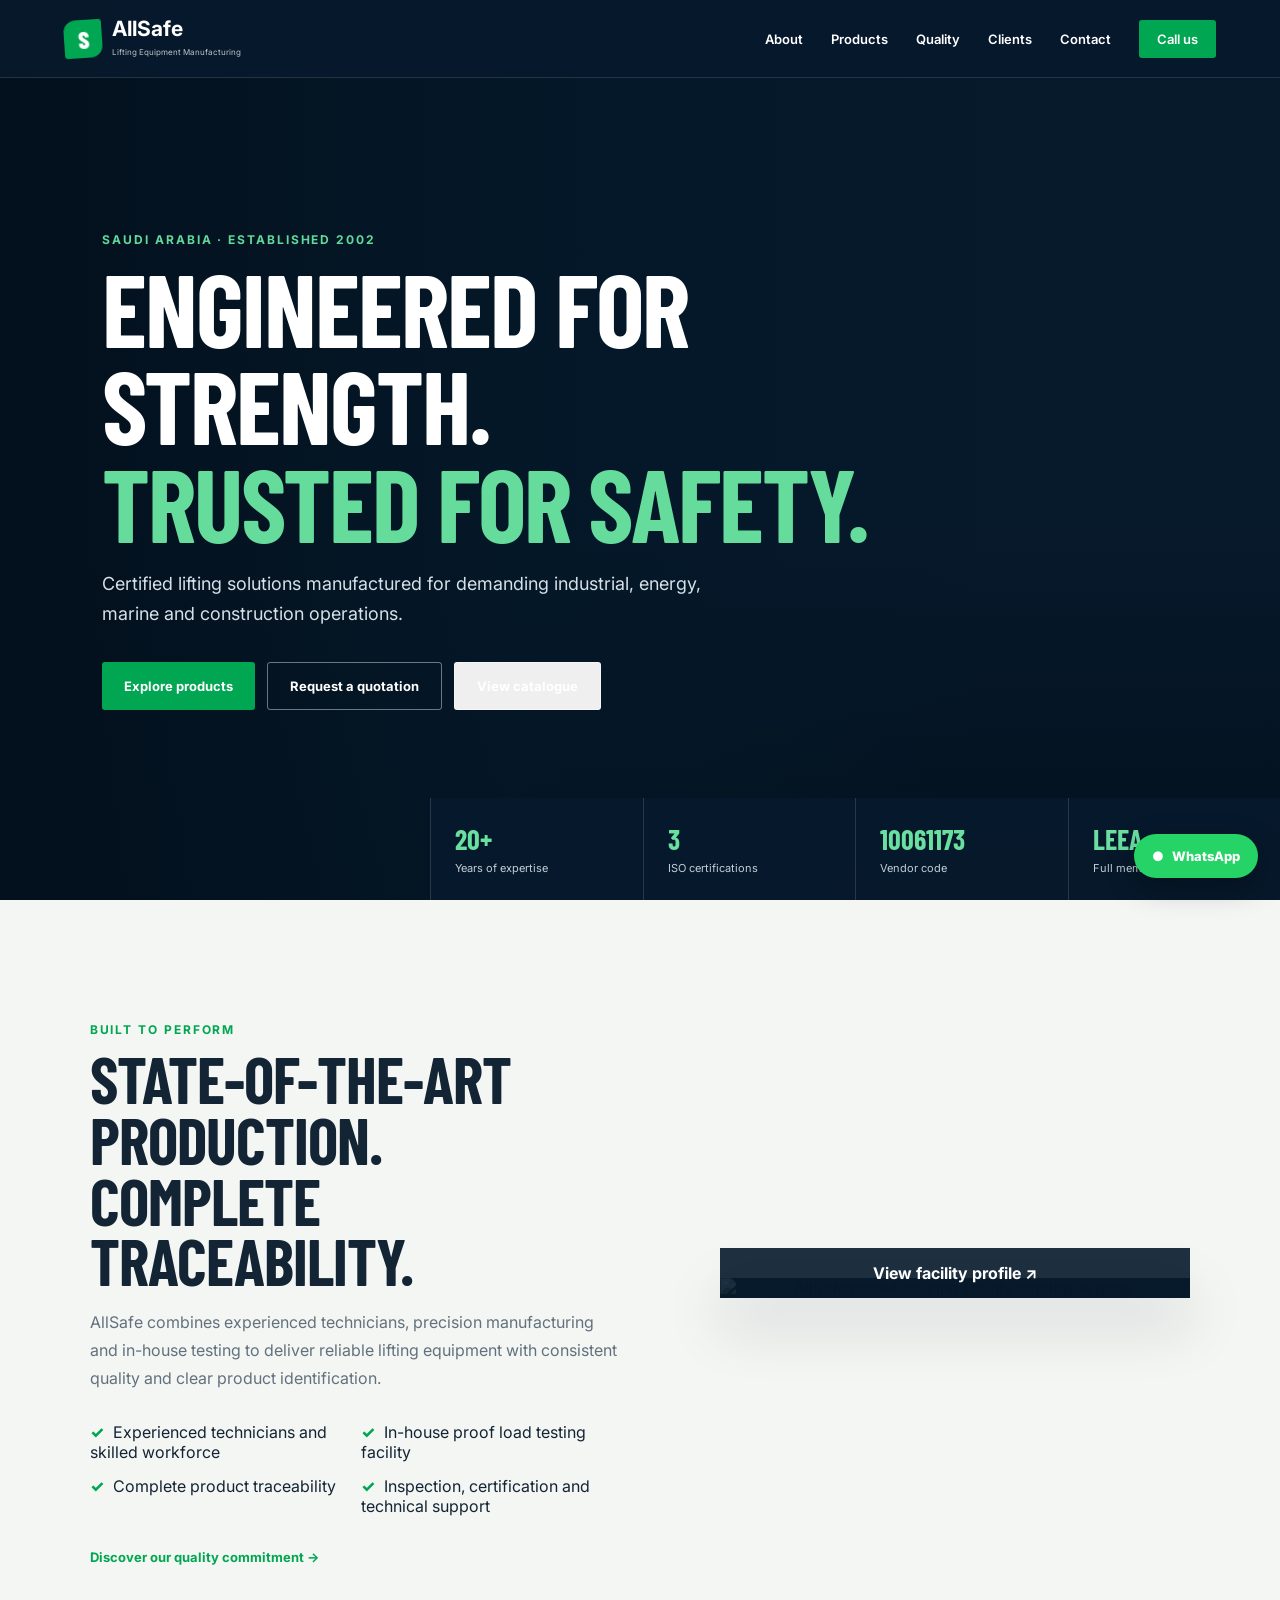
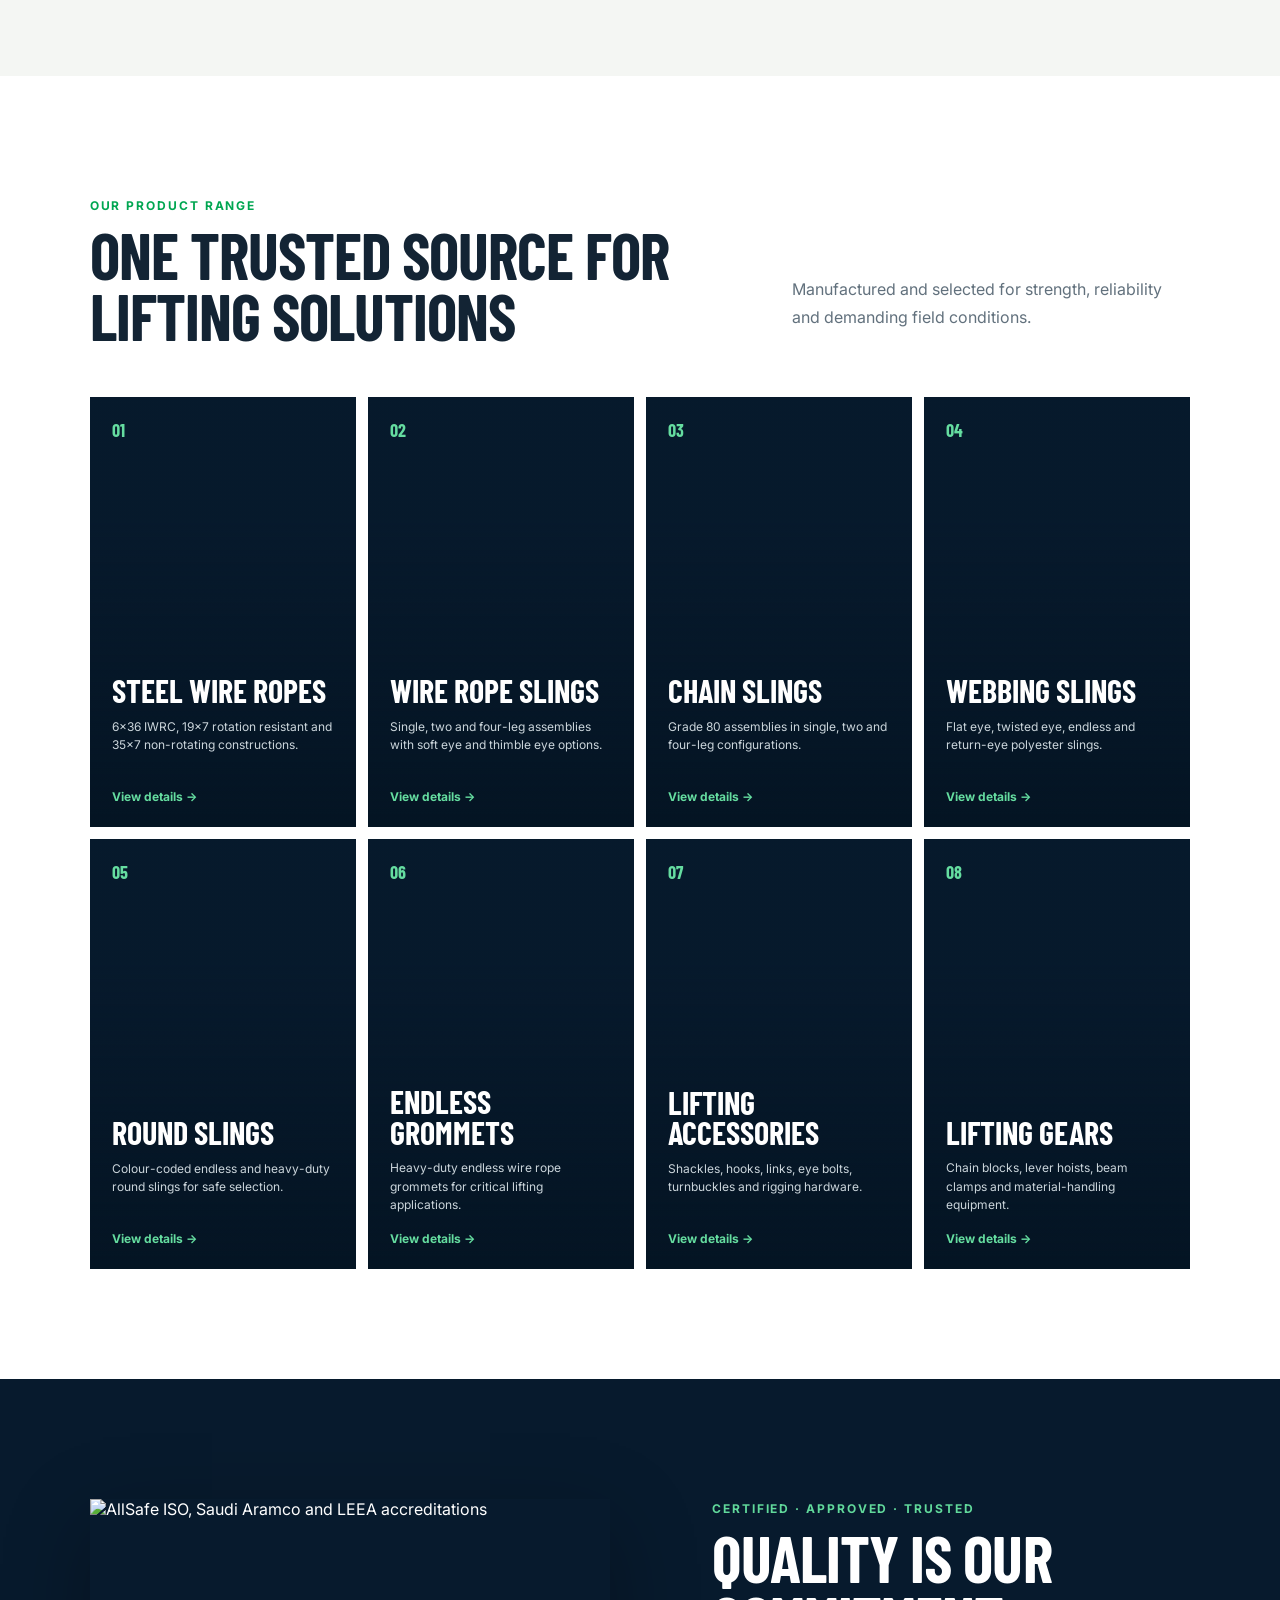
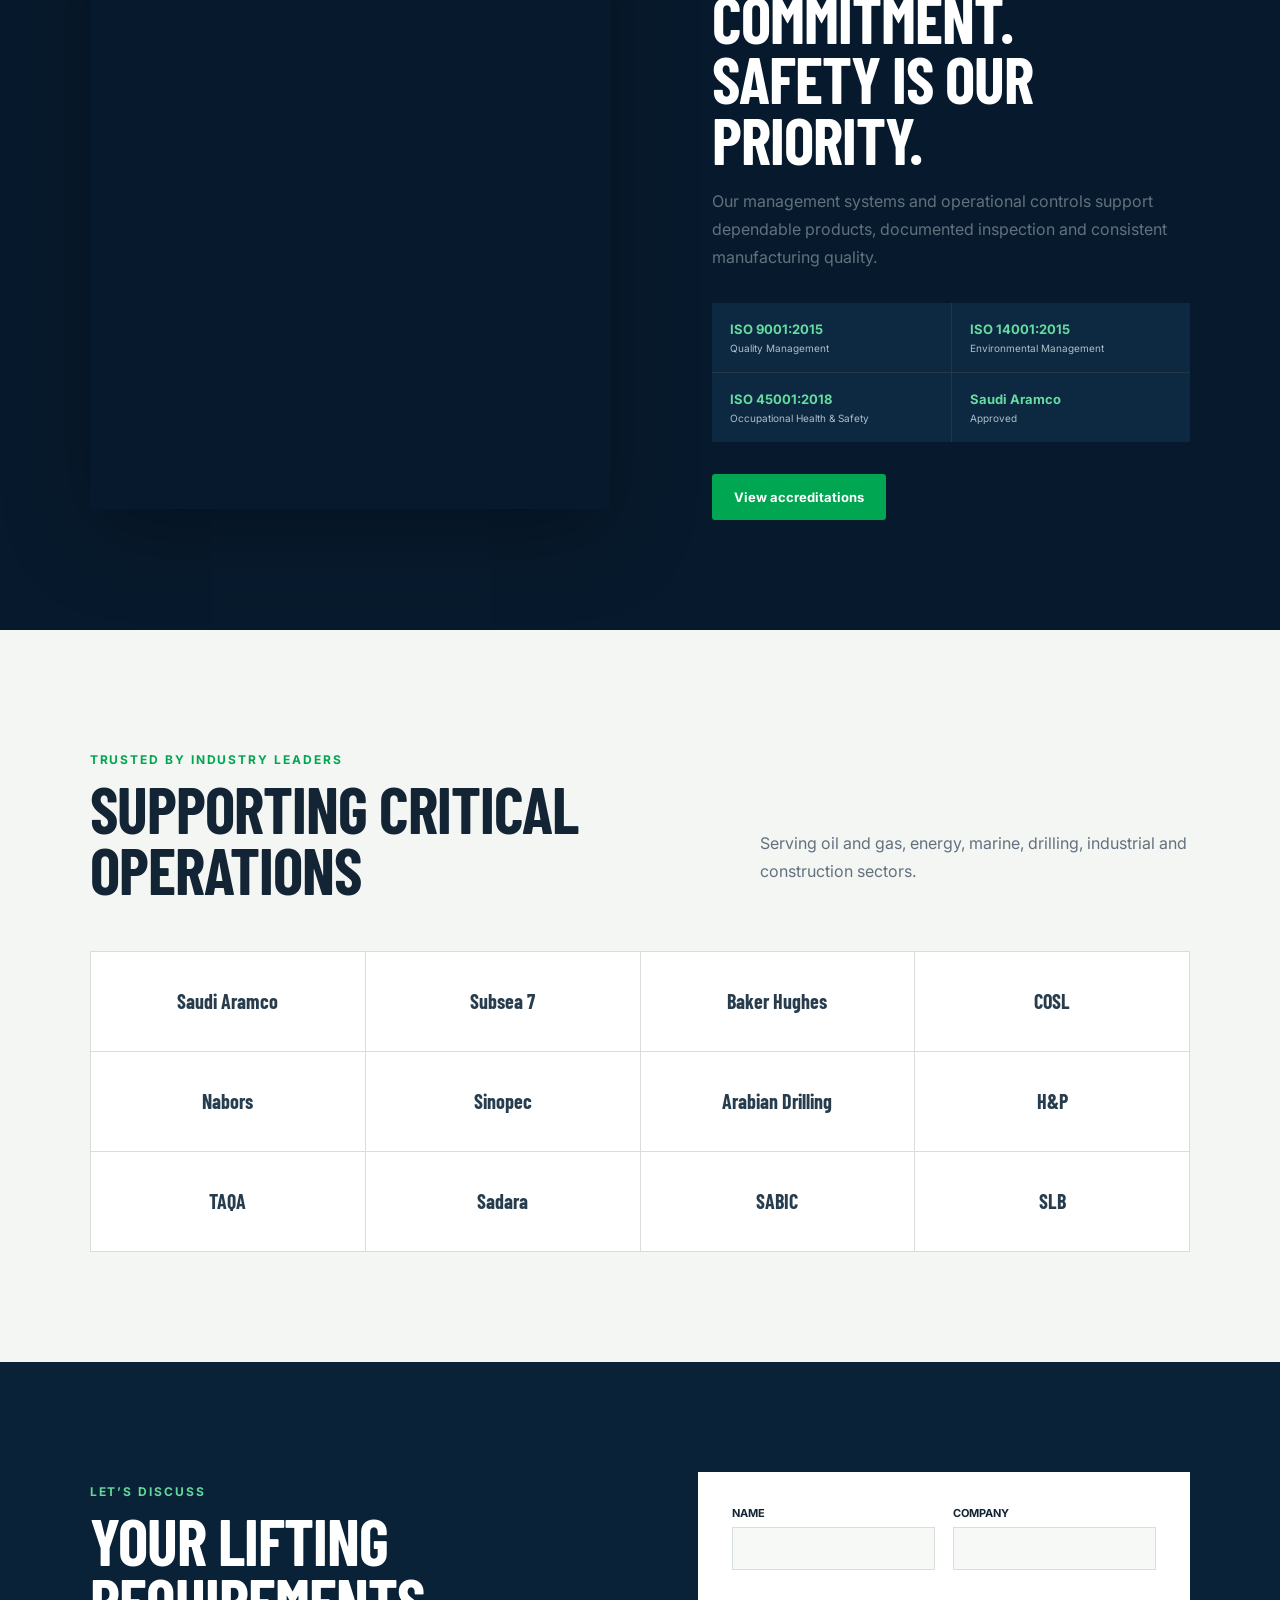
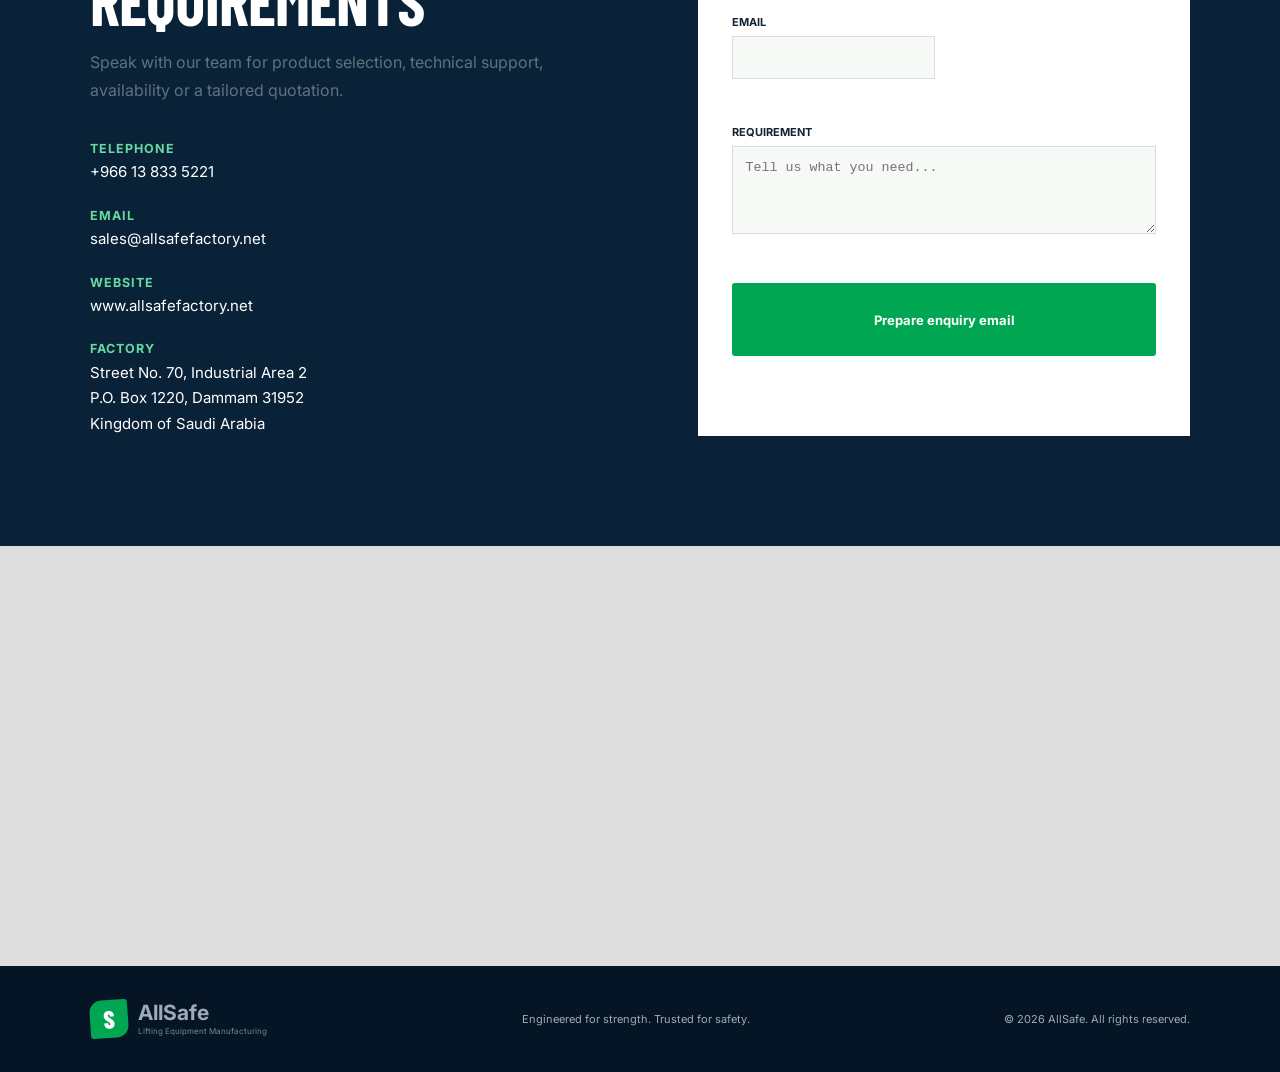
==== index.html @ eb5716b5 "Add files via upload" ====
<!doctype html>
<html lang="en">
<head>
  <meta charset="utf-8">
  <meta name="viewport" content="width=device-width,initial-scale=1">
  <meta name="description" content="AllSafe Lifting Solutions - Saudi manufacturer of certified lifting equipment, slings, wire ropes, grommets, accessories and lifting gears.">
  <link rel="canonical" href="https://www.allsafefactory.net/">
  <meta property="og:title" content="AllSafe | Lifting Equipment Manufacturing">
  <meta property="og:description" content="Engineered for strength. Trusted for safety.">
  <meta property="og:url" content="https://www.allsafefactory.net/">
  <title>AllSafe | Lifting Equipment Manufacturing</title>
  <link rel="preconnect" href="https://fonts.googleapis.com">
  <link rel="preconnect" href="https://fonts.gstatic.com" crossorigin>
  <link href="https://fonts.googleapis.com/css2?family=Barlow+Condensed:wght@600;700;800&family=Inter:wght@400;500;600;700&display=swap" rel="stylesheet">
  <link rel="stylesheet" href="styles.css">
  <link rel="stylesheet" href="enhancements.css">
</head>
<body>
  <header class="site-header">
    <a class="logo" href="#home" aria-label="AllSafe home"><span class="logo-mark">S</span><span><b>AllSafe</b><small>Lifting Equipment Manufacturing</small></span></a>
    <button class="menu" aria-label="Open navigation" aria-expanded="false">☰</button>
    <nav>
      <a href="#about">About</a><a href="#products">Products</a><a href="#quality">Quality</a><a href="#clients">Clients</a><a href="#contact">Contact</a>
      <a class="nav-cta" href="tel:+966138335221">Call us</a>
    </nav>
  </header>

  <main>
    <section class="hero" id="home">
      <div class="hero-photo" aria-hidden="true"></div>
      <div class="hero-shade"></div>
      <div class="hero-content reveal">
        <p class="eyebrow">Saudi Arabia · Established 2002</p>
        <h1>Engineered for strength.<br><em>Trusted for safety.</em></h1>
        <p>Certified lifting solutions manufactured for demanding industrial, energy, marine and construction operations.</p>
        <div class="hero-actions"><a class="btn primary" href="#products">Explore products</a><a class="btn ghost" href="#contact">Request a quotation</a><button class="btn ghost" data-page="3">View catalogue</button></div>
      </div>
      <div class="hero-stats"><div><b>20+</b><span>Years of expertise</span></div><div><b>3</b><span>ISO certifications</span></div><div><b>10061173</b><span>Vendor code</span></div><div><b>LEEA</b><span>Full member</span></div></div>
    </section>

    <section class="intro section" id="about">
      <div class="section-copy reveal"><p class="eyebrow dark">Built to perform</p><h2>State-of-the-art production. Complete traceability.</h2><p>AllSafe combines experienced technicians, precision manufacturing and in-house testing to deliver reliable lifting equipment with consistent quality and clear product identification.</p><ul class="ticks"><li>Experienced technicians and skilled workforce</li><li>In-house proof load testing facility</li><li>Complete product traceability</li><li>Inspection, certification and technical support</li></ul><a class="text-link" href="#quality">Discover our quality commitment →</a></div>
      <button class="catalogue-card reveal" data-page="2" aria-label="Open manufacturing facility catalogue page"><img src="assets/page-02.jpg" alt="AllSafe manufacturing facility catalogue page"><span>View facility profile ↗</span></button>
    </section>

    <section class="products section" id="products">
      <div class="section-head reveal"><div><p class="eyebrow dark">Our product range</p><h2>One trusted source for lifting solutions</h2></div><p>Manufactured and selected for strength, reliability and demanding field conditions.</p></div>
      <div class="product-grid">
        <article class="product reveal" style="--image:url('assets/page-04.jpg')"><span>01</span><div><h3>Steel Wire Ropes</h3><p>6×36 IWRC, 19×7 rotation resistant and 35×7 non-rotating constructions.</p><a href="product.html?id=wire-ropes">View details →</a></div></article>
        <article class="product reveal" style="--image:url('assets/page-05.jpg')"><span>02</span><div><h3>Wire Rope Slings</h3><p>Single, two and four-leg assemblies with soft eye and thimble eye options.</p><a href="product.html?id=wire-rope-slings">View details →</a></div></article>
        <article class="product reveal" style="--image:url('assets/page-06.jpg')"><span>03</span><div><h3>Chain Slings</h3><p>Grade 80 assemblies in single, two and four-leg configurations.</p><a href="product.html?id=chain-slings">View details →</a></div></article>
        <article class="product reveal" style="--image:url('assets/page-07.jpg')"><span>04</span><div><h3>Webbing Slings</h3><p>Flat eye, twisted eye, endless and return-eye polyester slings.</p><a href="product.html?id=webbing-slings">View details →</a></div></article>
        <article class="product reveal" style="--image:url('assets/page-08.jpg')"><span>05</span><div><h3>Round Slings</h3><p>Colour-coded endless and heavy-duty round slings for safe selection.</p><a href="product.html?id=round-slings">View details →</a></div></article>
        <article class="product reveal" style="--image:url('assets/page-09.jpg')"><span>06</span><div><h3>Endless Grommets</h3><p>Heavy-duty endless wire rope grommets for critical lifting applications.</p><a href="product.html?id=endless-grommets">View details →</a></div></article>
        <article class="product reveal" style="--image:url('assets/page-10.jpg')"><span>07</span><div><h3>Lifting Accessories</h3><p>Shackles, hooks, links, eye bolts, turnbuckles and rigging hardware.</p><a href="product.html?id=lifting-accessories">View details →</a></div></article>
        <article class="product reveal" style="--image:url('assets/page-11.jpg')"><span>08</span><div><h3>Lifting Gears</h3><p>Chain blocks, lever hoists, beam clamps and material-handling equipment.</p><a href="product.html?id=lifting-gears">View details →</a></div></article>
      </div>
    </section>

    <section class="quality section" id="quality">
      <div class="quality-image reveal"><img src="assets/page-12.jpg" alt="AllSafe ISO, Saudi Aramco and LEEA accreditations"></div>
      <div class="quality-copy reveal"><p class="eyebrow">Certified · Approved · Trusted</p><h2>Quality is our commitment.<br>Safety is our priority.</h2><p>Our management systems and operational controls support dependable products, documented inspection and consistent manufacturing quality.</p><div class="badges"><div><b>ISO 9001:2015</b><span>Quality Management</span></div><div><b>ISO 14001:2015</b><span>Environmental Management</span></div><div><b>ISO 45001:2018</b><span>Occupational Health & Safety</span></div><div><b>Saudi Aramco</b><span>Approved</span></div></div><button class="btn primary" data-page="12">View accreditations</button></div>
    </section>

    <section class="clients section" id="clients"><div class="section-head reveal"><div><p class="eyebrow dark">Trusted by industry leaders</p><h2>Supporting critical operations</h2></div><p>Serving oil and gas, energy, marine, drilling, industrial and construction sectors.</p></div><div class="client-list reveal"><span>Saudi Aramco</span><span>Subsea 7</span><span>Baker Hughes</span><span>COSL</span><span>Nabors</span><span>Sinopec</span><span>Arabian Drilling</span><span>H&amp;P</span><span>TAQA</span><span>Sadara</span><span>SABIC</span><span>SLB</span></div></section>

    <section class="contact section" id="contact"><div class="contact-copy reveal"><p class="eyebrow">Let’s discuss</p><h2>Your lifting requirements</h2><p>Speak with our team for product selection, technical support, availability or a tailored quotation.</p><div class="contact-details"><a href="tel:+966138335221"><small>Telephone</small>+966 13 833 5221</a><a href="mailto:sales@allsafefactory.net"><small>Email</small>sales@allsafefactory.net</a><a href="https://www.allsafefactory.net"><small>Website</small>www.allsafefactory.net</a><div><small>Factory</small>Street No. 70, Industrial Area 2<br>P.O. Box 1220, Dammam 31952<br>Kingdom of Saudi Arabia</div></div></div><form class="enquiry reveal" id="enquiry"><label>Name<input required name="name" autocomplete="name"></label><label>Company<input name="company" autocomplete="organization"></label><label>Email<input required type="email" name="email" autocomplete="email"></label><label>Requirement<textarea required name="message" rows="4" placeholder="Tell us what you need..."></textarea></label><button class="btn primary" type="submit">Prepare enquiry email</button><p class="form-note" aria-live="polite"></p></form></section>
    <section class="map"><iframe title="AllSafe factory location" loading="lazy" referrerpolicy="no-referrer-when-downgrade" src="https://www.google.com/maps?q=Industrial+Area+2+Dammam+Saudi+Arabia&output=embed"></iframe></section>
  </main>

  <footer><a class="logo" href="#home"><span class="logo-mark">S</span><span><b>AllSafe</b><small>Lifting Equipment Manufacturing</small></span></a><p>Engineered for strength. Trusted for safety.</p><p>© <span id="year"></span> AllSafe. All rights reserved.</p></footer>

  <dialog id="catalogue"><button class="close" aria-label="Close">×</button><img alt="AllSafe catalogue page"><p>Product information from the AllSafe company profile.</p></dialog>
  <a class="whatsapp" href="https://wa.me/966138335221?text=Hello%20AllSafe%2C%20I%20would%20like%20to%20request%20a%20quotation." target="_blank" rel="noopener" aria-label="Chat with AllSafe on WhatsApp">WhatsApp</a>
  <script src="script.js"></script>
</body>
</html>
---- styles.css ----
:root{--navy:#071a2d;--navy2:#0d2941;--green:#00a651;--lime:#8ac441;--ink:#132434;--muted:#62717d;--paper:#f4f6f3;--white:#fff;--display:'Barlow Condensed',sans-serif;--body:Inter,sans-serif}*{box-sizing:border-box}html{scroll-behavior:smooth}body{margin:0;font-family:var(--body);color:var(--ink);background:#fff}button,a{font:inherit}a{text-decoration:none;color:inherit}.site-header{height:78px;padding:0 max(5vw,24px);display:flex;align-items:center;justify-content:space-between;position:fixed;z-index:20;top:0;width:100%;background:rgba(7,26,45,.88);backdrop-filter:blur(12px);color:#fff;border-bottom:1px solid rgba(255,255,255,.12)}.logo{display:flex;align-items:center;gap:10px}.logo-mark{width:38px;height:38px;background:var(--green);color:#fff;display:grid;place-items:center;border-radius:12px 3px;font:800 25px var(--display);transform:rotate(-4deg)}.logo b{font-size:21px;display:block;line-height:1}.logo small{font-size:8px;opacity:.75}.site-header nav{display:flex;align-items:center;gap:28px;font-size:13px;font-weight:600}.site-header nav a:hover{color:#65d99c}.nav-cta{background:var(--green);padding:11px 18px;border-radius:3px}.menu{display:none;background:none;border:0;color:#fff;font-size:25px}.hero{min-height:780px;height:100vh;position:relative;background:var(--navy);display:flex;align-items:center;color:#fff;overflow:hidden}.hero-photo{position:absolute;inset:0;background:url('assets/page-01.jpg') center 35%/cover no-repeat;filter:saturate(.85);transform:scale(1.02)}.hero-shade{position:absolute;inset:0;background:linear-gradient(90deg,rgba(3,16,29,.98) 0%,rgba(4,23,39,.86) 40%,rgba(4,22,38,.26) 77%),linear-gradient(0deg,rgba(2,13,24,.88),transparent 42%)}.hero-content{position:relative;z-index:2;width:min(780px,90%);margin-left:max(8vw,28px);padding-top:30px}.eyebrow{text-transform:uppercase;letter-spacing:.16em;color:#61d99b;font-size:12px;font-weight:700}.eyebrow.dark{color:var(--green)}h1,h2,h3{font-family:var(--display);text-transform:uppercase;margin:0;line-height:.95}h1{font-size:clamp(58px,8vw,112px);letter-spacing:-.02em}h1 em{color:#66dc9c;font-style:normal}h2{font-size:clamp(42px,5vw,70px);letter-spacing:-.015em}.hero-content>p:not(.eyebrow){font-size:18px;line-height:1.7;max-width:600px;color:#d6e0e7}.hero-actions{display:flex;gap:12px;margin-top:32px}.btn{border:0;cursor:pointer;display:inline-flex;align-items:center;justify-content:center;padding:15px 22px;border-radius:3px;font-size:13px;font-weight:700}.primary{background:var(--green);color:#fff}.primary:hover{background:#008f46}.ghost{border:1px solid rgba(255,255,255,.42);color:#fff}.hero-stats{position:absolute;z-index:2;bottom:0;right:0;display:grid;grid-template-columns:repeat(4,1fr);width:min(850px,68%);background:rgba(7,26,45,.88);backdrop-filter:blur(8px)}.hero-stats div{padding:24px;border-left:1px solid rgba(255,255,255,.14)}.hero-stats b{display:block;font:700 28px var(--display);color:#69dfa0}.hero-stats span{font-size:11px;color:#c3cfd7}.section{padding:110px max(7vw,28px)}.intro{display:grid;grid-template-columns:1fr minmax(300px,470px);align-items:center;gap:8vw;background:var(--paper)}.section-copy>p:not(.eyebrow),.section-head>p,.quality-copy>p:not(.eyebrow),.contact-copy>p:not(.eyebrow){line-height:1.75;color:var(--muted);max-width:650px}.ticks{padding:0;display:grid;grid-template-columns:1fr 1fr;gap:14px;list-style:none;margin:30px 0}.ticks li:before{content:'✓';color:var(--green);font-weight:800;margin-right:9px}.text-link{font-weight:700;color:var(--green);font-size:13px}.catalogue-card{background:var(--navy);padding:0;border:0;box-shadow:0 22px 60px rgba(7,26,45,.23);cursor:pointer;position:relative;transform:rotate(1.5deg)}.catalogue-card img{width:100%;display:block}.catalogue-card span{position:absolute;bottom:0;left:0;right:0;padding:15px;background:rgba(7,26,45,.9);color:#fff;font-weight:700}.products{background:#fff}.section-head{display:flex;justify-content:space-between;align-items:end;gap:40px;margin-bottom:50px}.section-head>p{max-width:430px}.product-grid{display:grid;grid-template-columns:repeat(4,1fr);gap:12px}.product{height:430px;position:relative;overflow:hidden;background:var(--navy);color:#fff;display:flex;flex-direction:column;justify-content:space-between;padding:22px}.product:before{content:'';position:absolute;inset:0;background:linear-gradient(0deg,rgba(4,20,35,.98),rgba(4,20,35,.08) 72%),var(--image) top center/cover no-repeat;transition:.5s}.product:hover:before{transform:scale(1.055)}.product>span,.product>div{position:relative}.product>span{font:700 18px var(--display);color:#65dda0}.product h3{font-size:32px}.product p{font-size:12px;line-height:1.55;color:#cbd5db;min-height:55px}.product button{background:none;border:0;color:#65dda0;padding:0;cursor:pointer;font-size:12px;font-weight:700}.quality{background:var(--navy);color:#fff;display:grid;grid-template-columns:minmax(300px,520px) 1fr;gap:8vw;align-items:center}.quality-image{height:610px;overflow:hidden;box-shadow:0 25px 80px rgba(0,0,0,.28)}.quality-image img{width:100%;height:100%;object-fit:cover;object-position:center}.badges{display:grid;grid-template-columns:1fr 1fr;gap:1px;background:rgba(255,255,255,.12);margin:32px 0}.badges div{background:var(--navy2);padding:18px}.badges b,.badges span{display:block}.badges b{color:#65dda0;font-size:13px}.badges span{font-size:10px;color:#afbdc7;margin-top:5px}.clients{background:var(--paper)}.client-list{display:grid;grid-template-columns:repeat(4,1fr);border-top:1px solid #d7ded8;border-left:1px solid #d7ded8}.client-list span{height:100px;display:grid;place-items:center;text-align:center;border-right:1px solid #d7ded8;border-bottom:1px solid #d7ded8;background:#fff;font:700 20px var(--display);color:#273d4e}.contact{display:grid;grid-template-columns:1fr 1fr;gap:9vw;background:#0a2238;color:#fff}.contact-details{display:grid;gap:20px;margin-top:34px}.contact-details a,.contact-details div{font-size:15px;line-height:1.7}.contact-details small{display:block;color:#68daa0;text-transform:uppercase;font-weight:700;letter-spacing:.08em}.enquiry{display:grid;grid-template-columns:1fr 1fr;gap:18px;padding:34px;background:#fff;color:var(--ink)}.enquiry label{font-size:11px;font-weight:700;text-transform:uppercase}.enquiry label:nth-child(4),.enquiry .btn,.form-note{grid-column:1/-1}.enquiry input,.enquiry textarea{width:100%;margin-top:7px;padding:13px;border:1px solid #d8dfda;background:#f7f9f7;outline:none}.enquiry input:focus,.enquiry textarea:focus{border-color:var(--green)}.form-note{margin:0;color:var(--green);font-size:12px}footer{background:#051525;color:#fff;padding:34px max(7vw,28px);display:flex;align-items:center;justify-content:space-between;font-size:11px;color:#9cabb6}dialog{border:0;padding:0;background:transparent;max-width:min(670px,90vw);max-height:92vh}dialog::backdrop{background:rgba(1,10,18,.9);backdrop-filter:blur(5px)}dialog img{display:block;max-height:85vh;max-width:100%;margin:auto}dialog p{margin:0;background:#fff;padding:12px;text-align:center;font-size:11px}.close{position:fixed;top:18px;right:28px;background:#fff;color:var(--navy);border:0;border-radius:50%;width:42px;height:42px;font-size:25px;cursor:pointer}.reveal{opacity:0;transform:translateY(24px);transition:.75s ease}.reveal.visible{opacity:1;transform:none}@media(max-width:1000px){.product-grid{grid-template-columns:repeat(2,1fr)}.site-header nav{display:none;position:absolute;top:78px;left:0;right:0;background:var(--navy);padding:25px;flex-direction:column;align-items:flex-start}.site-header nav.open{display:flex}.menu{display:block}.hero-stats{width:100%}.intro,.quality,.contact{grid-template-columns:1fr}.quality-image{height:500px}.client-list{grid-template-columns:repeat(3,1fr)}}@media(max-width:620px){.site-header{height:68px}.site-header nav{top:68px}.hero{min-height:820px}.hero-content{margin-left:22px}.hero-content>p:not(.eyebrow){font-size:15px}.hero-actions{flex-direction:column;align-items:flex-start}.hero-stats{grid-template-columns:1fr 1fr}.hero-stats div{padding:14px 18px}.hero-stats b{font-size:22px}.section{padding:75px 22px}.section-head{display:block}.ticks{grid-template-columns:1fr}.product-grid{grid-template-columns:1fr}.product{height:390px}.client-list{grid-template-columns:1fr 1fr}.contact{gap:45px}.enquiry{grid-template-columns:1fr;padding:22px}.enquiry label{grid-column:1/-1}footer{flex-direction:column;gap:20px;text-align:center}}
---- enhancements.css ----
.product a{color:#65dda0;padding:0;font-size:12px;font-weight:700}.map{height:420px;background:#ddd}.map iframe{border:0;width:100%;height:100%;display:block}.whatsapp{position:fixed;z-index:18;right:22px;bottom:22px;background:#25d366;color:#fff;padding:14px 18px;border-radius:999px;box-shadow:0 10px 30px rgba(0,0,0,.25);font-weight:800;font-size:13px}.whatsapp:before{content:'●';margin-right:8px}
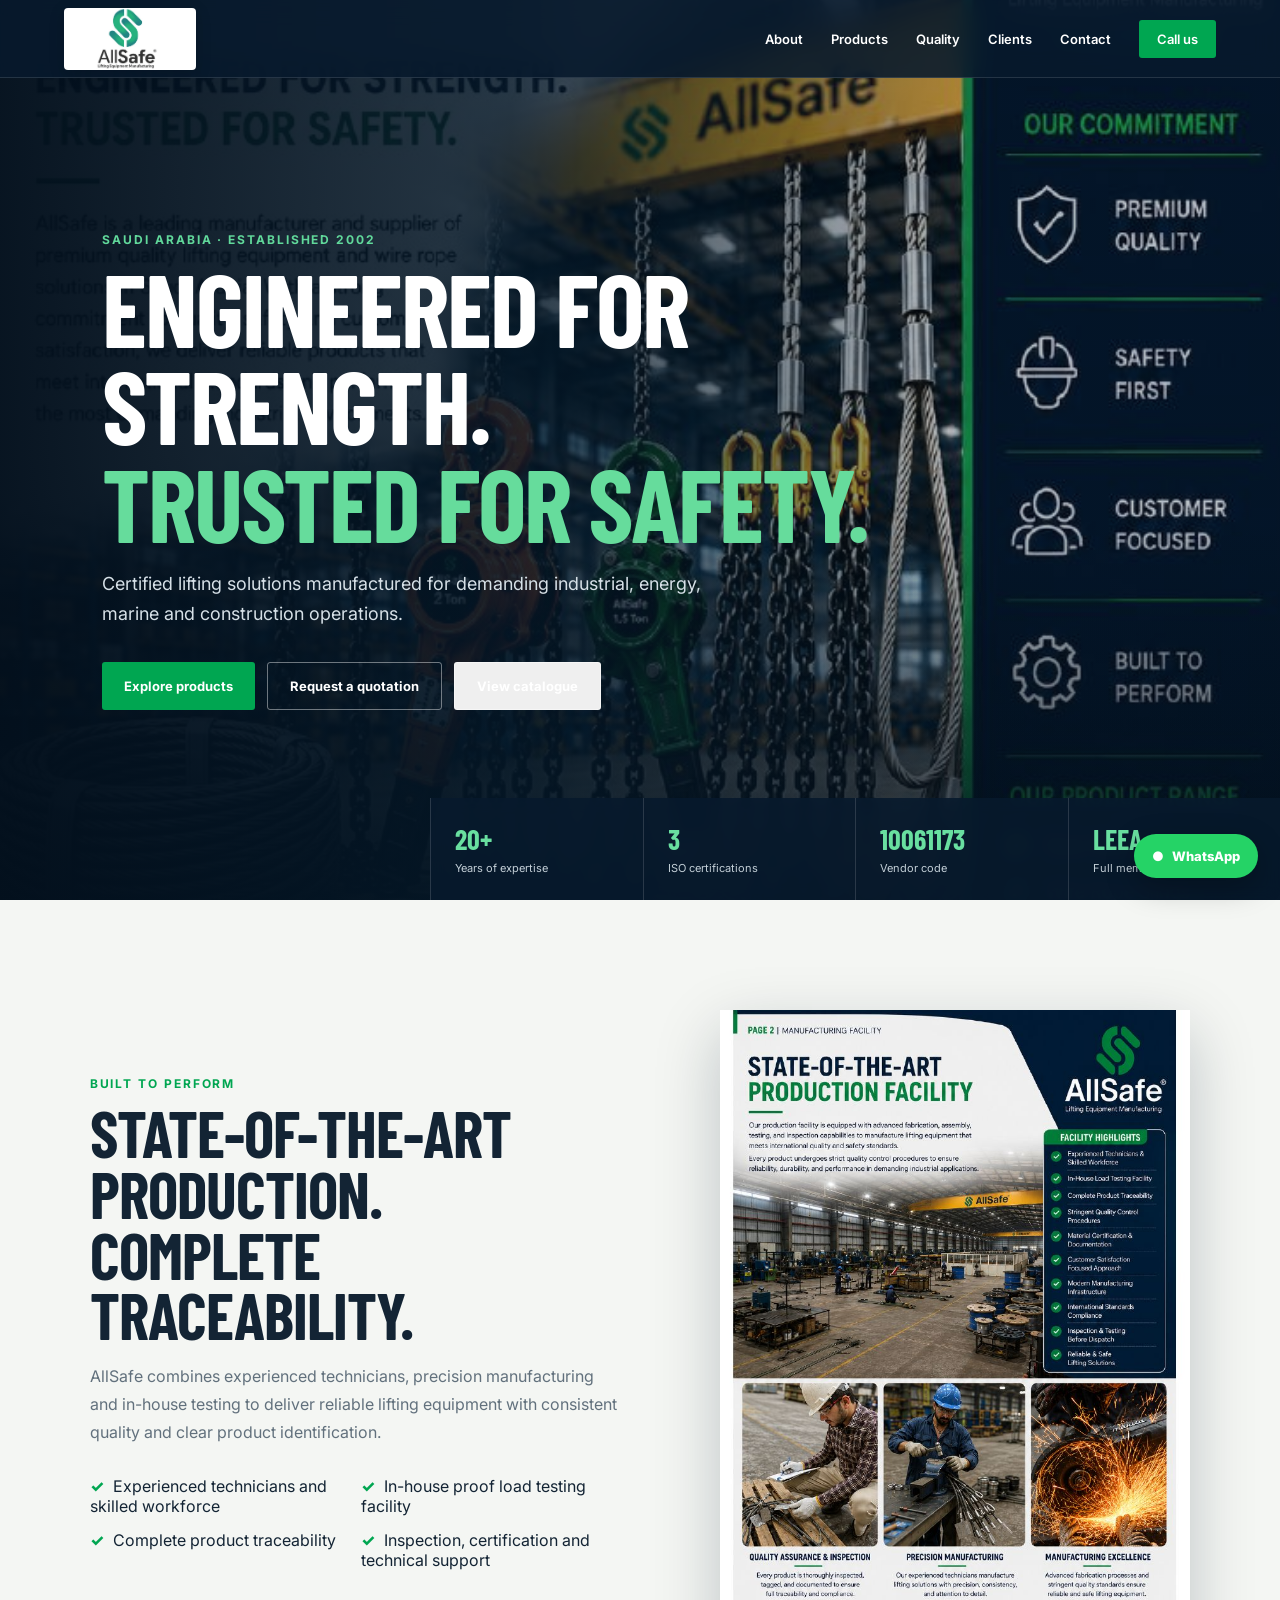
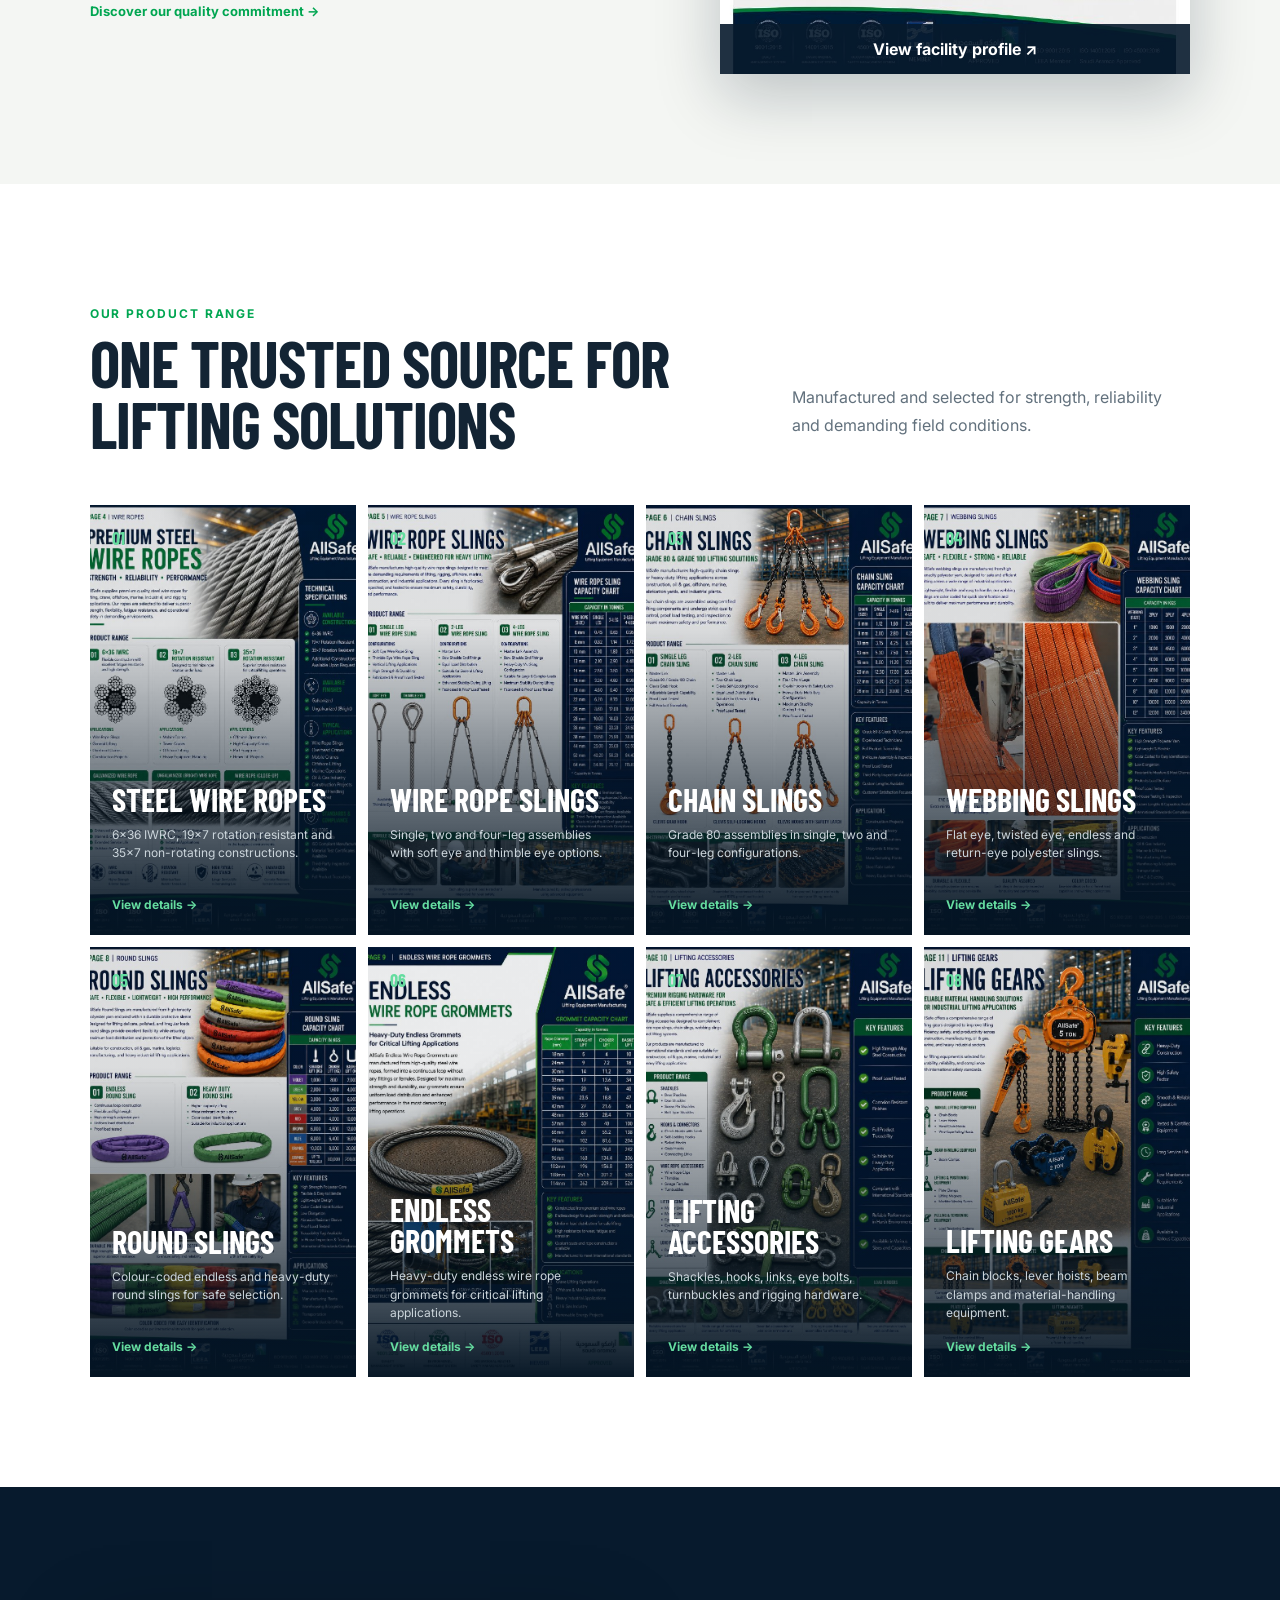
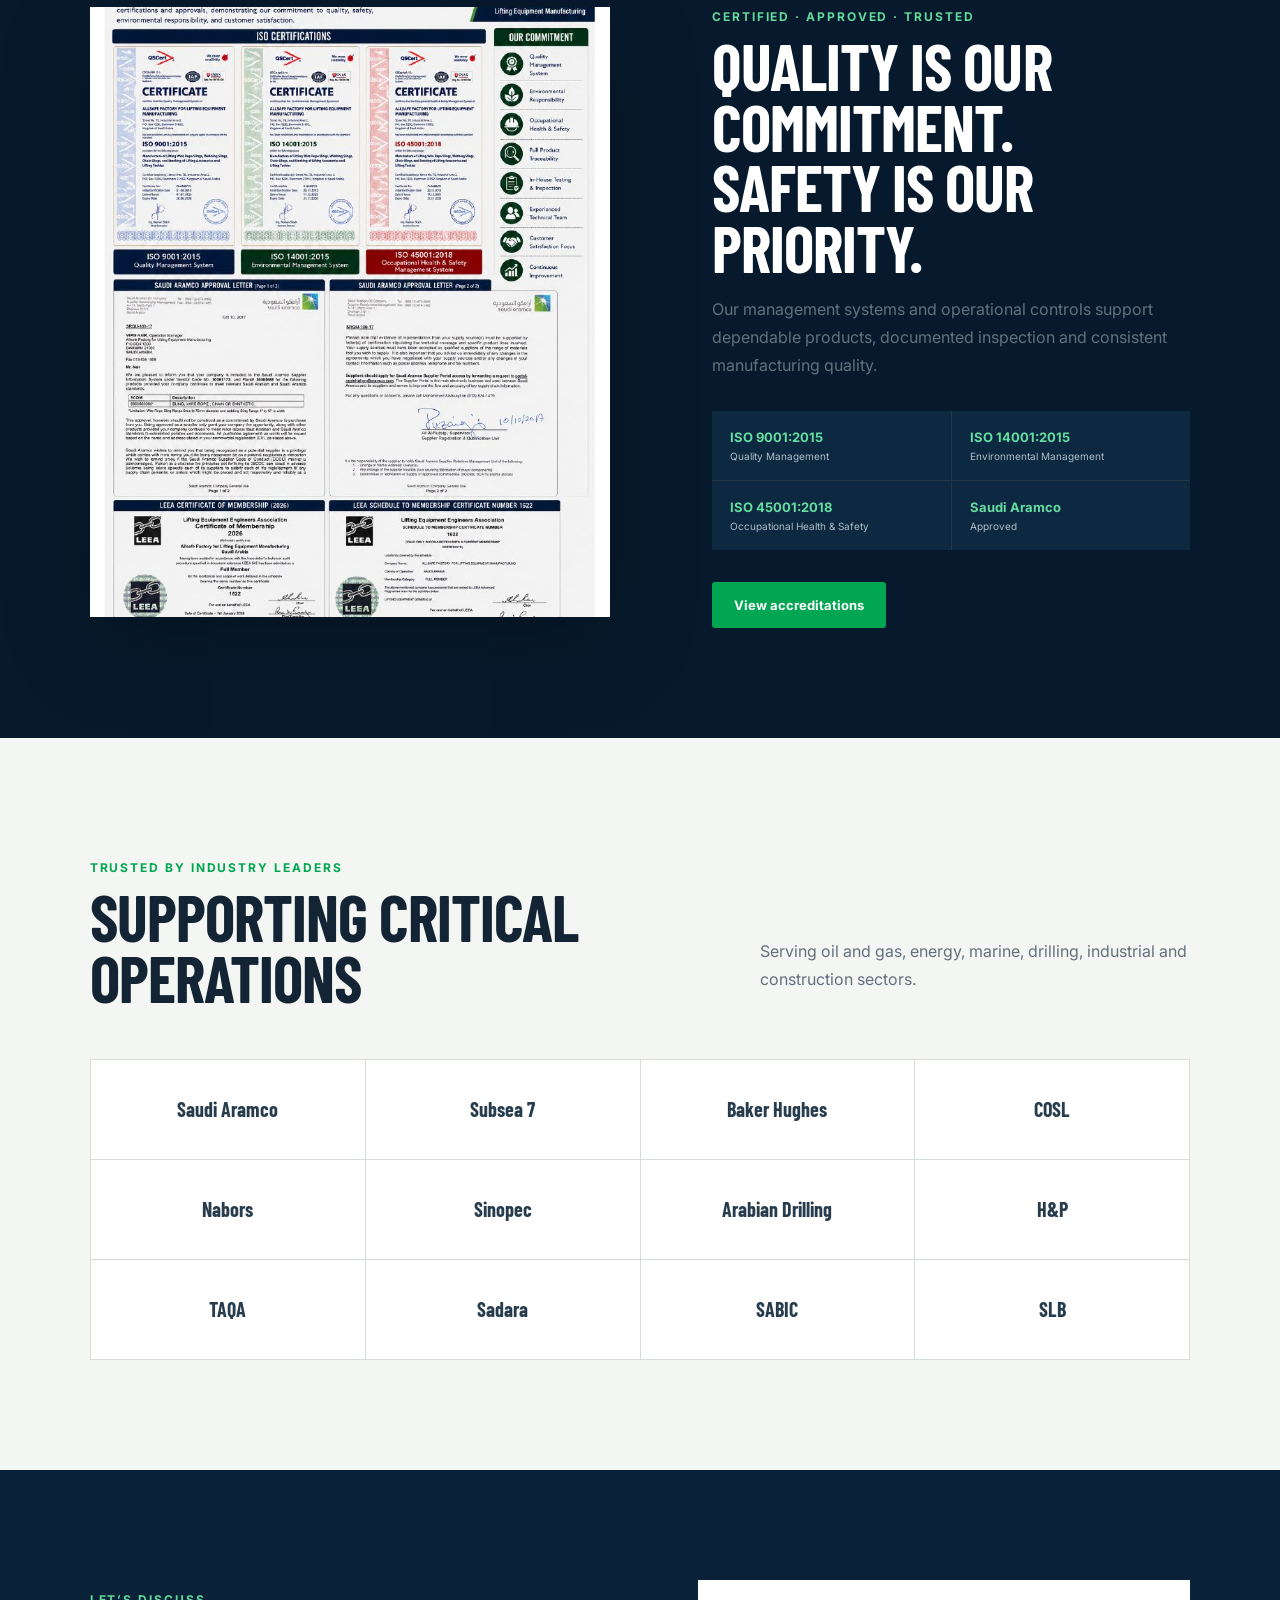
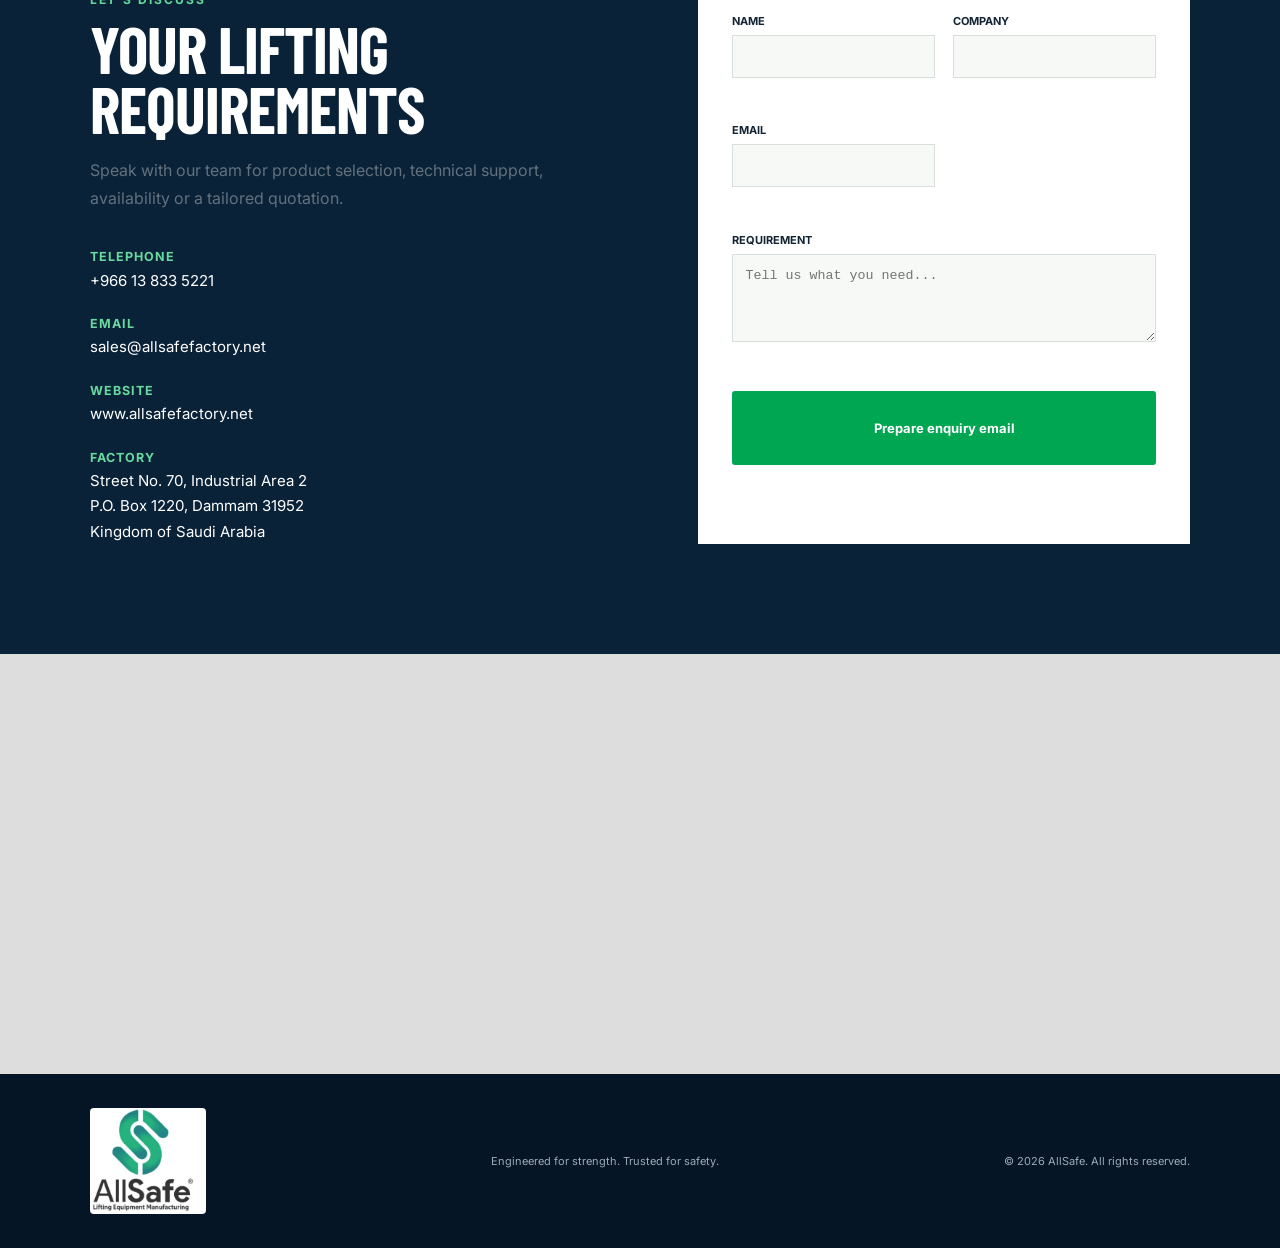
==== commit 1f8dbb1c: "Add files via upload" ====
--- a/index.html
+++ b/index.html
@@ -73,5 +73,6 @@
   <dialog id="catalogue"><button class="close" aria-label="Close">×</button><img alt="AllSafe catalogue page"><p>Product information from the AllSafe company profile.</p></dialog>
   <a class="whatsapp" href="https://wa.me/966138335221?text=Hello%20AllSafe%2C%20I%20would%20like%20to%20request%20a%20quotation." target="_blank" rel="noopener" aria-label="Chat with AllSafe on WhatsApp">WhatsApp</a>
   <script src="script.js"></script>
+  <script src="root-paths.js"></script>
 </body>
 </html>
--- a/enhancements.css
+++ b/enhancements.css
@@ -1 +1 @@
-.product a{color:#65dda0;padding:0;font-size:12px;font-weight:700}.map{height:420px;background:#ddd}.map iframe{border:0;width:100%;height:100%;display:block}.whatsapp{position:fixed;z-index:18;right:22px;bottom:22px;background:#25d366;color:#fff;padding:14px 18px;border-radius:999px;box-shadow:0 10px 30px rgba(0,0,0,.25);font-weight:800;font-size:13px}.whatsapp:before{content:'●';margin-right:8px}
+.product a{color:#65dda0;padding:0;font-size:12px;font-weight:700}.map{height:420px;background:#ddd}.map iframe{border:0;width:100%;height:100%;display:block}.whatsapp{position:fixed;z-index:18;right:22px;bottom:22px;background:#25d366;color:#fff;padding:14px 18px;border-radius:999px;box-shadow:0 10px 30px rgba(0,0,0,.25);font-weight:800;font-size:13px}.whatsapp:before{content:'●';margin-right:8px}.hero-photo{background-image:url('page-01.jpg')}.logo-mark{width:132px;height:62px;background:#fff url('allsafe-logo.png') center/contain no-repeat;color:transparent;border-radius:4px;transform:none;font-size:0;box-shadow:0 4px 16px rgba(0,0,0,.16)}.logo>span:last-child{display:none}footer .logo-mark{width:116px;height:106px;box-shadow:none}@media(max-width:620px){.logo-mark{width:112px;height:56px}footer .logo-mark{width:110px;height:100px}}
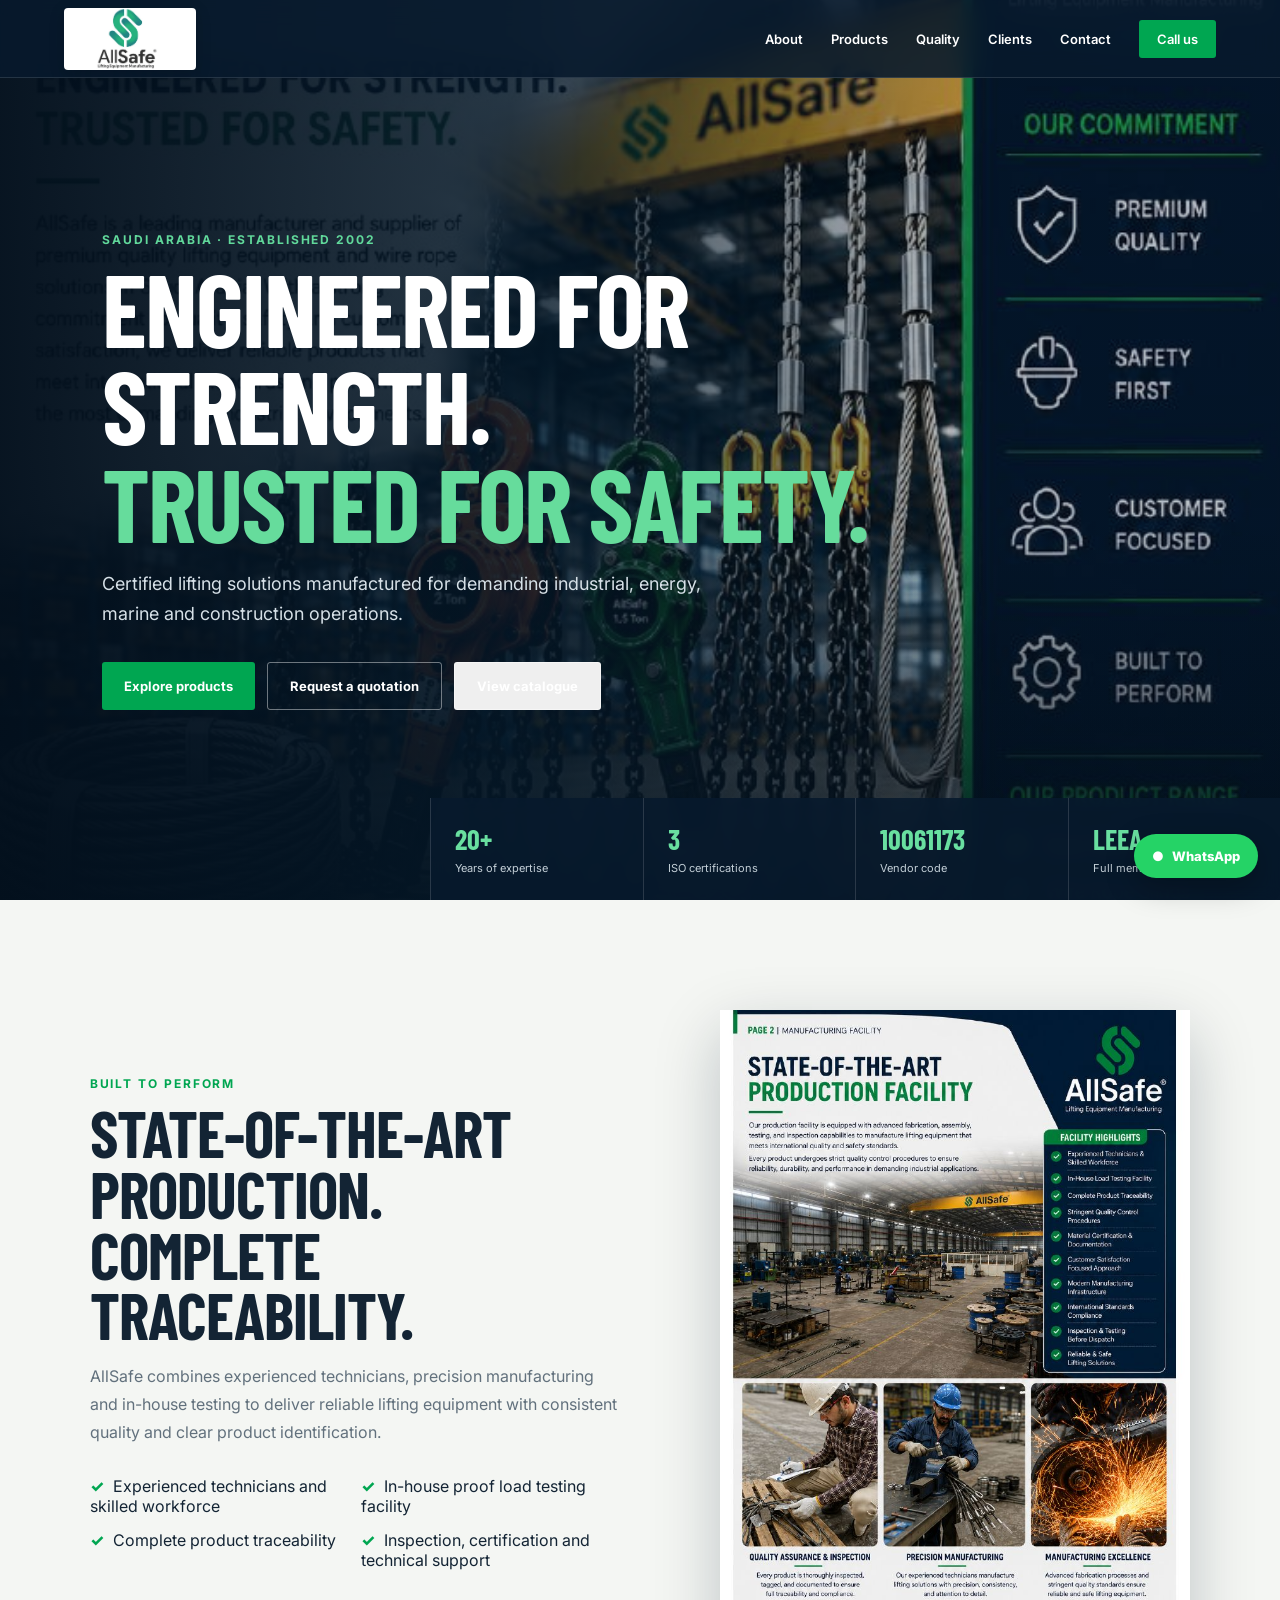
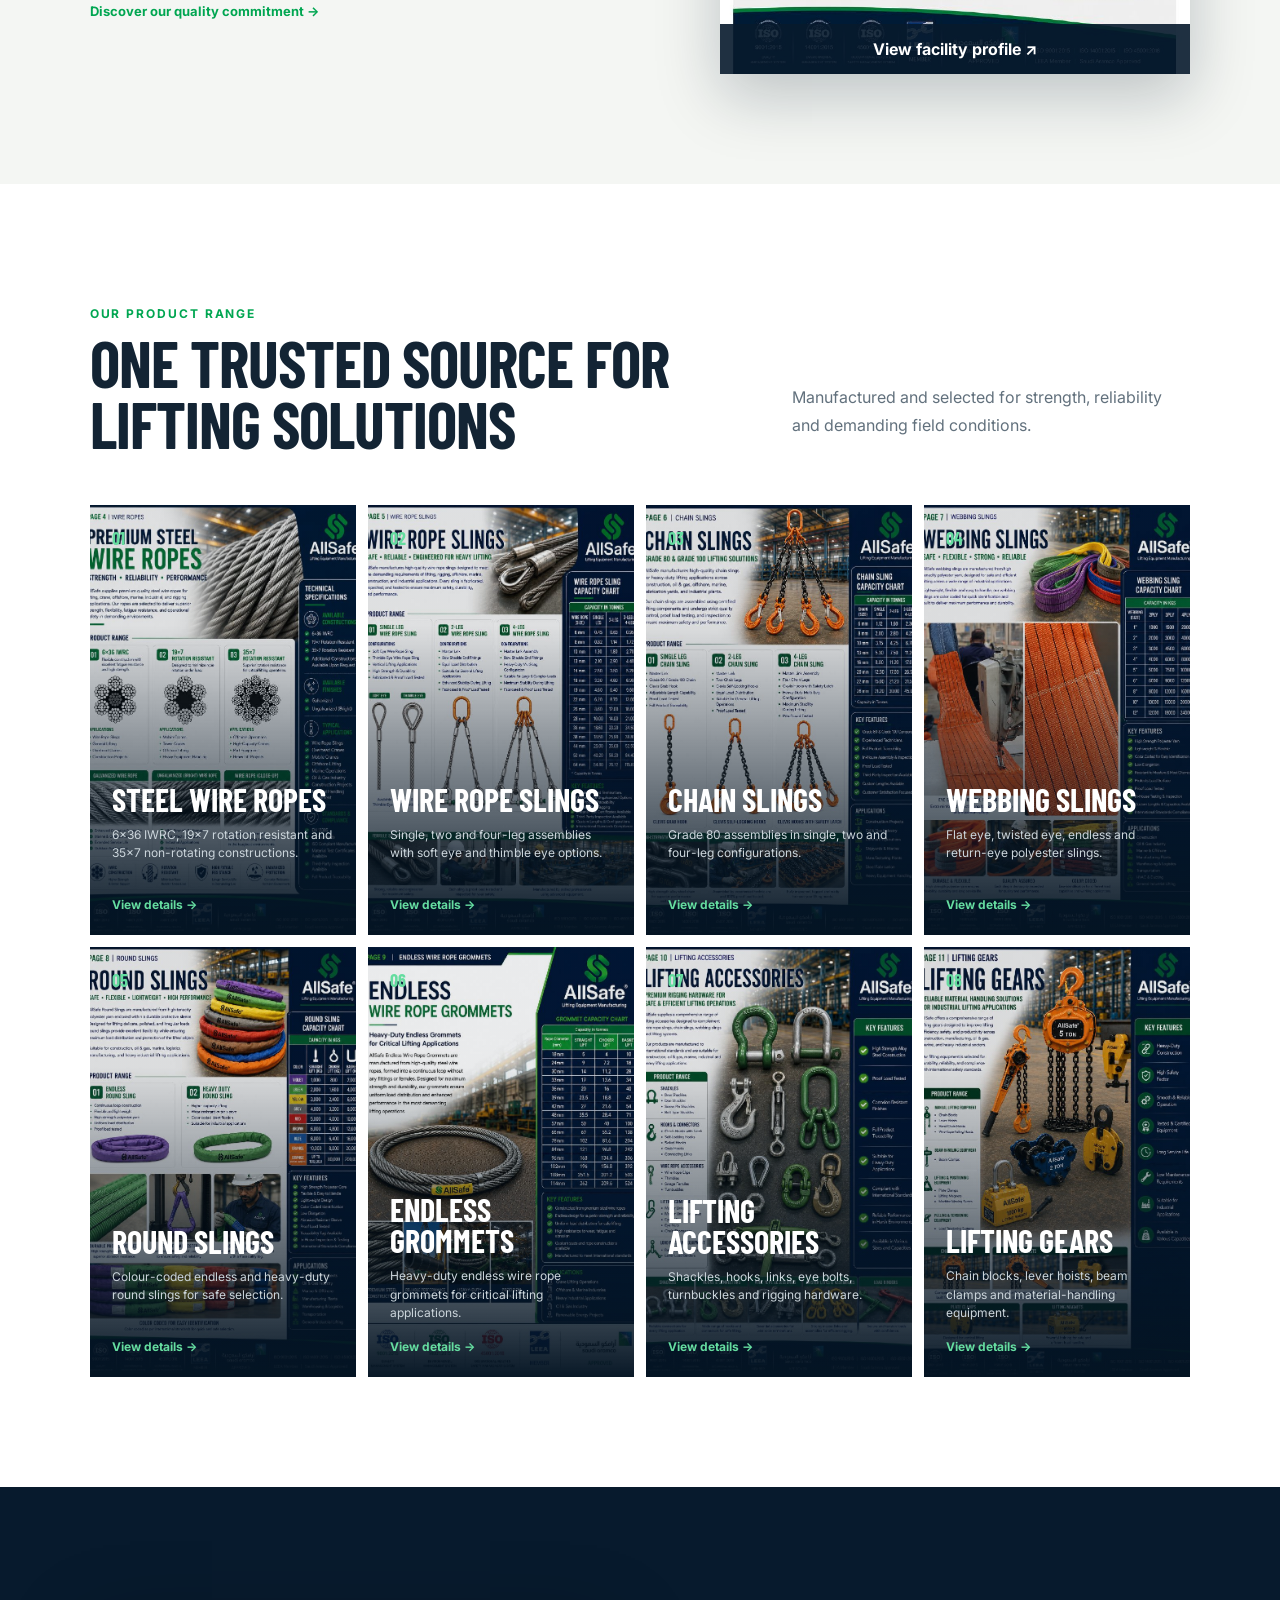
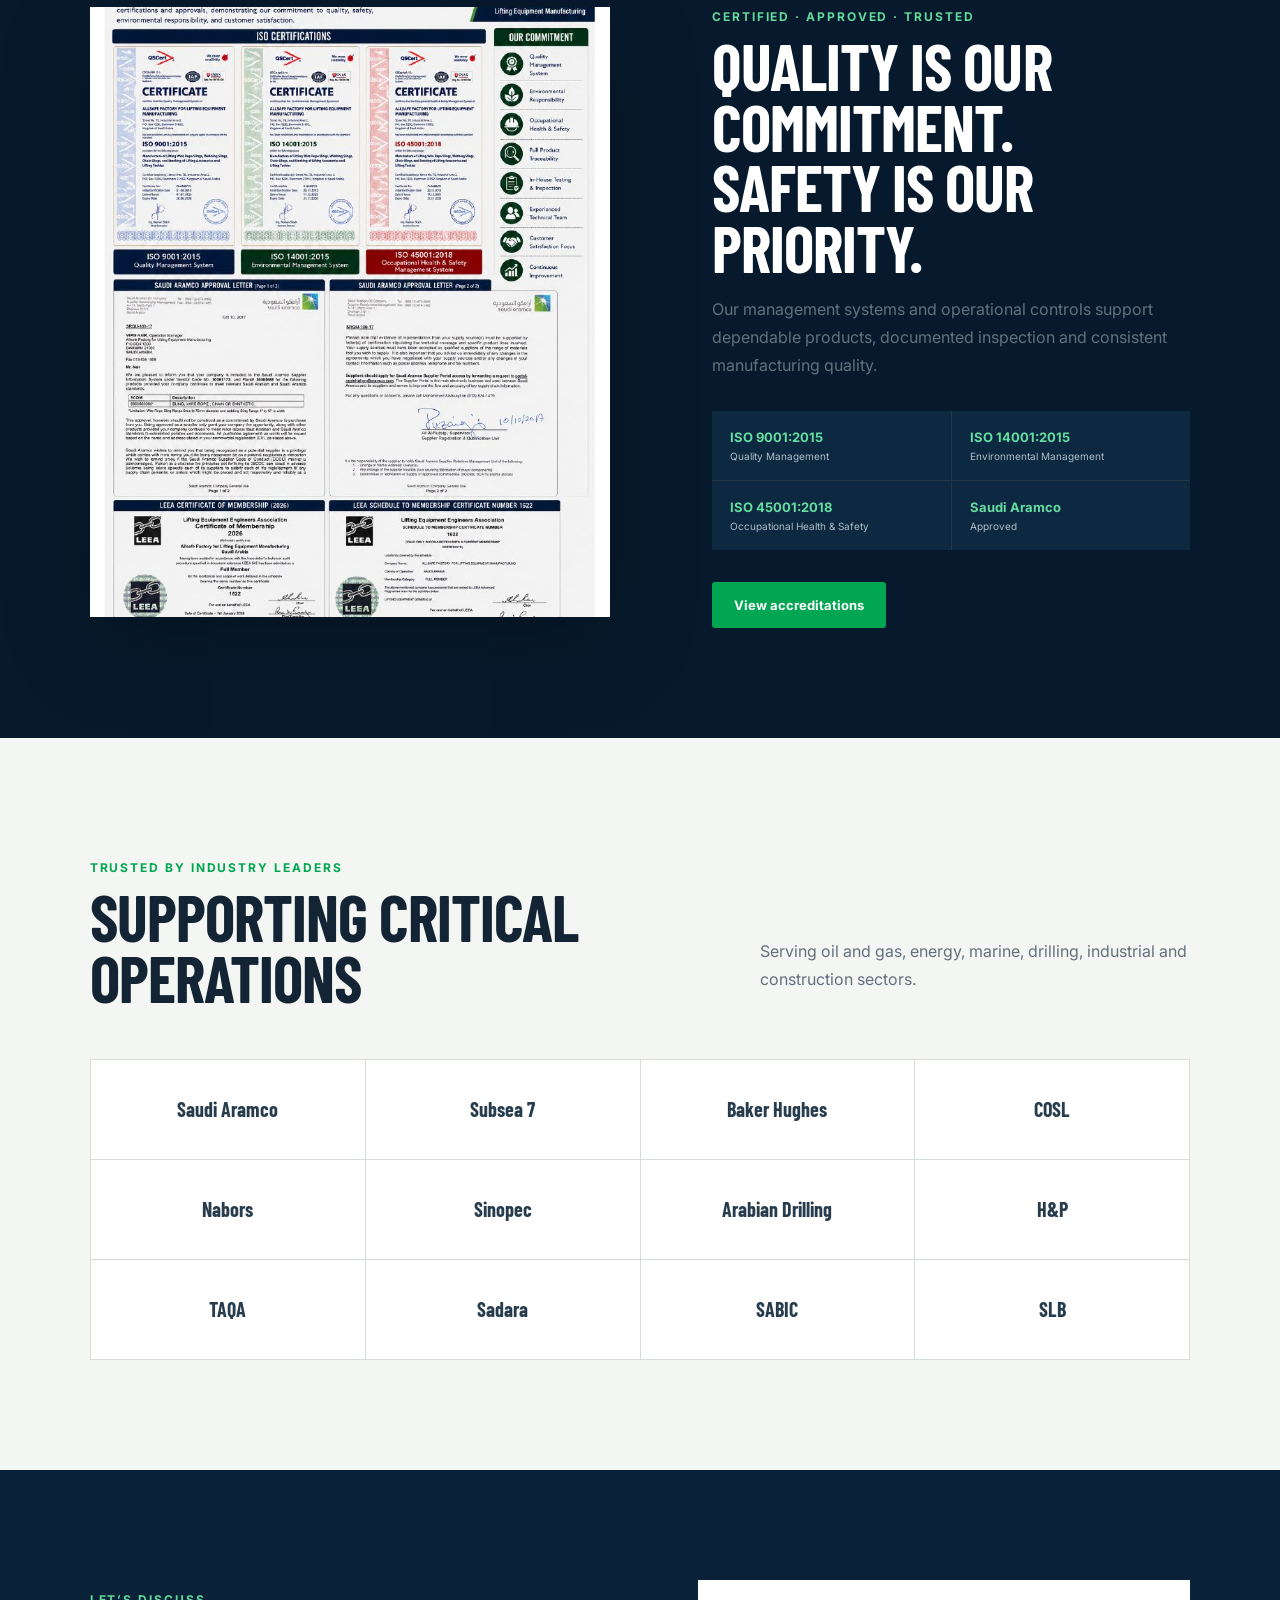
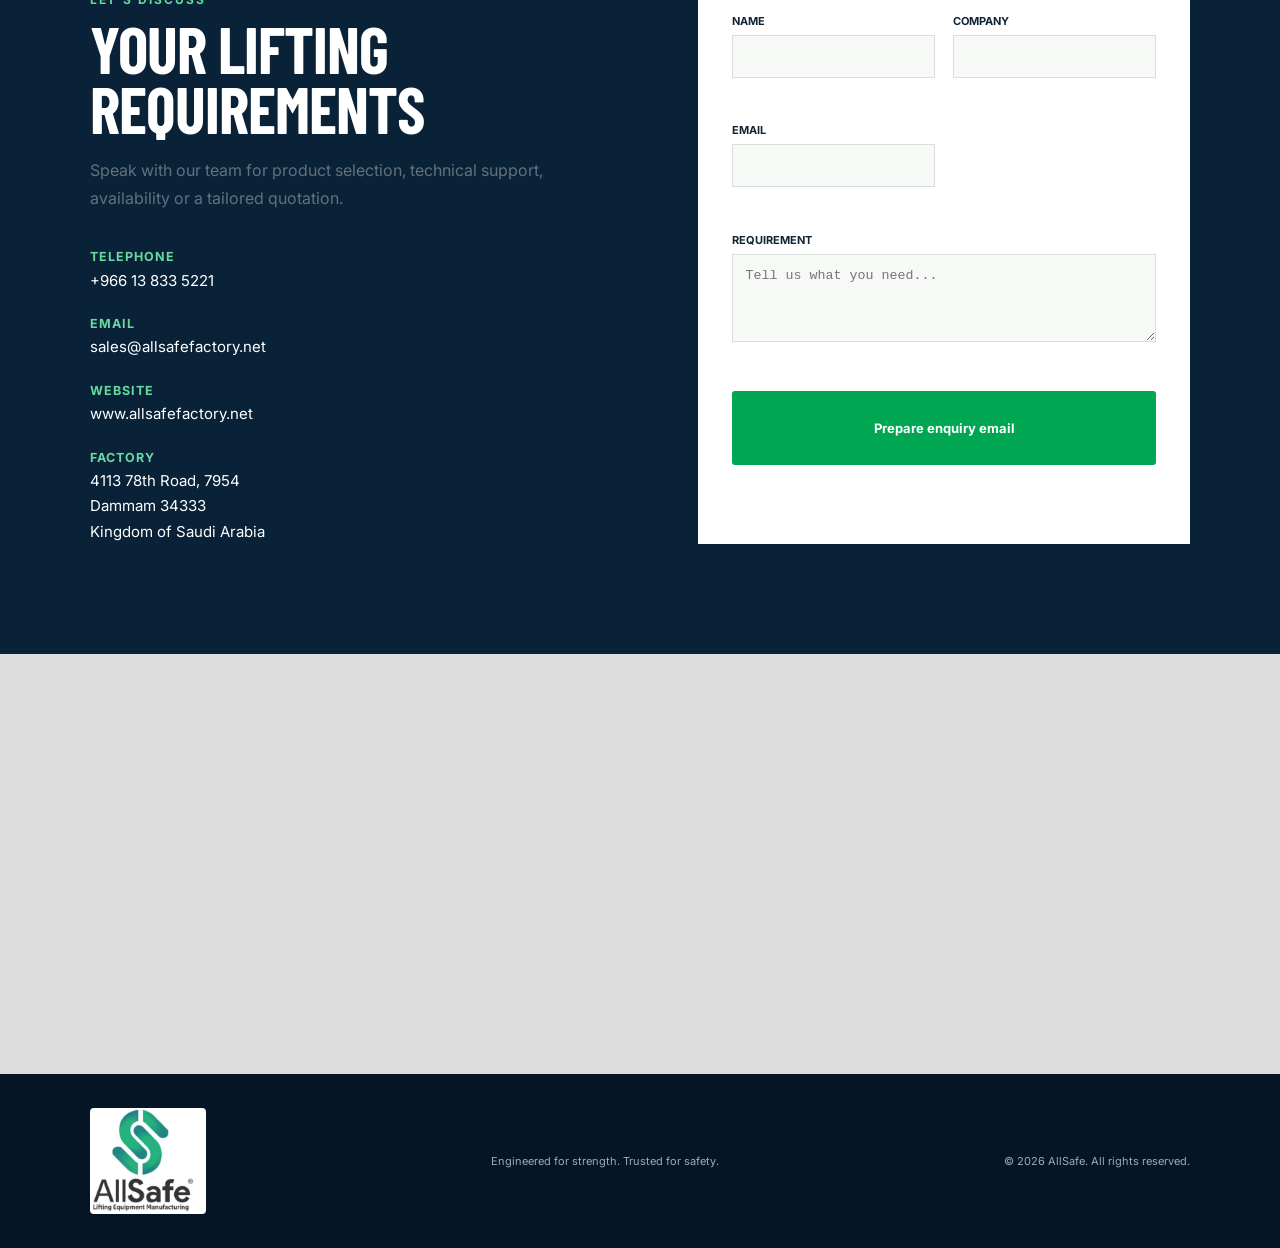
==== commit 7f932b91: "Add files via upload Update factory address and Google Map" ====
--- a/index.html
+++ b/index.html
@@ -64,8 +64,8 @@
 
     <section class="clients section" id="clients"><div class="section-head reveal"><div><p class="eyebrow dark">Trusted by industry leaders</p><h2>Supporting critical operations</h2></div><p>Serving oil and gas, energy, marine, drilling, industrial and construction sectors.</p></div><div class="client-list reveal"><span>Saudi Aramco</span><span>Subsea 7</span><span>Baker Hughes</span><span>COSL</span><span>Nabors</span><span>Sinopec</span><span>Arabian Drilling</span><span>H&amp;P</span><span>TAQA</span><span>Sadara</span><span>SABIC</span><span>SLB</span></div></section>
 
-    <section class="contact section" id="contact"><div class="contact-copy reveal"><p class="eyebrow">Let’s discuss</p><h2>Your lifting requirements</h2><p>Speak with our team for product selection, technical support, availability or a tailored quotation.</p><div class="contact-details"><a href="tel:+966138335221"><small>Telephone</small>+966 13 833 5221</a><a href="mailto:sales@allsafefactory.net"><small>Email</small>sales@allsafefactory.net</a><a href="https://www.allsafefactory.net"><small>Website</small>www.allsafefactory.net</a><div><small>Factory</small>Street No. 70, Industrial Area 2<br>P.O. Box 1220, Dammam 31952<br>Kingdom of Saudi Arabia</div></div></div><form class="enquiry reveal" id="enquiry"><label>Name<input required name="name" autocomplete="name"></label><label>Company<input name="company" autocomplete="organization"></label><label>Email<input required type="email" name="email" autocomplete="email"></label><label>Requirement<textarea required name="message" rows="4" placeholder="Tell us what you need..."></textarea></label><button class="btn primary" type="submit">Prepare enquiry email</button><p class="form-note" aria-live="polite"></p></form></section>
-    <section class="map"><iframe title="AllSafe factory location" loading="lazy" referrerpolicy="no-referrer-when-downgrade" src="https://www.google.com/maps?q=Industrial+Area+2+Dammam+Saudi+Arabia&output=embed"></iframe></section>
+    <section class="contact section" id="contact"><div class="contact-copy reveal"><p class="eyebrow">Let’s discuss</p><h2>Your lifting requirements</h2><p>Speak with our team for product selection, technical support, availability or a tailored quotation.</p><div class="contact-details"><a href="tel:+966138335221"><small>Telephone</small>+966 13 833 5221</a><a href="mailto:sales@allsafefactory.net"><small>Email</small>sales@allsafefactory.net</a><a href="https://www.allsafefactory.net"><small>Website</small>www.allsafefactory.net</a><div><small>Factory</small>4113 78th Road, 7954<br>Dammam 34333<br>Kingdom of Saudi Arabia</div></div></div><form class="enquiry reveal" id="enquiry"><label>Name<input required name="name" autocomplete="name"></label><label>Company<input name="company" autocomplete="organization"></label><label>Email<input required type="email" name="email" autocomplete="email"></label><label>Requirement<textarea required name="message" rows="4" placeholder="Tell us what you need..."></textarea></label><button class="btn primary" type="submit">Prepare enquiry email</button><p class="form-note" aria-live="polite"></p></form></section>
+    <section class="map"><iframe title="AllSafe Factory location" loading="lazy" referrerpolicy="no-referrer-when-downgrade" src="https://www.google.com/maps?q=AllSafe+Factory+4113+78th+Road+7954+Dammam+34333+Saudi+Arabia&output=embed"></iframe></section>
   </main>
 
   <footer><a class="logo" href="#home"><span class="logo-mark">S</span><span><b>AllSafe</b><small>Lifting Equipment Manufacturing</small></span></a><p>Engineered for strength. Trusted for safety.</p><p>© <span id="year"></span> AllSafe. All rights reserved.</p></footer>
